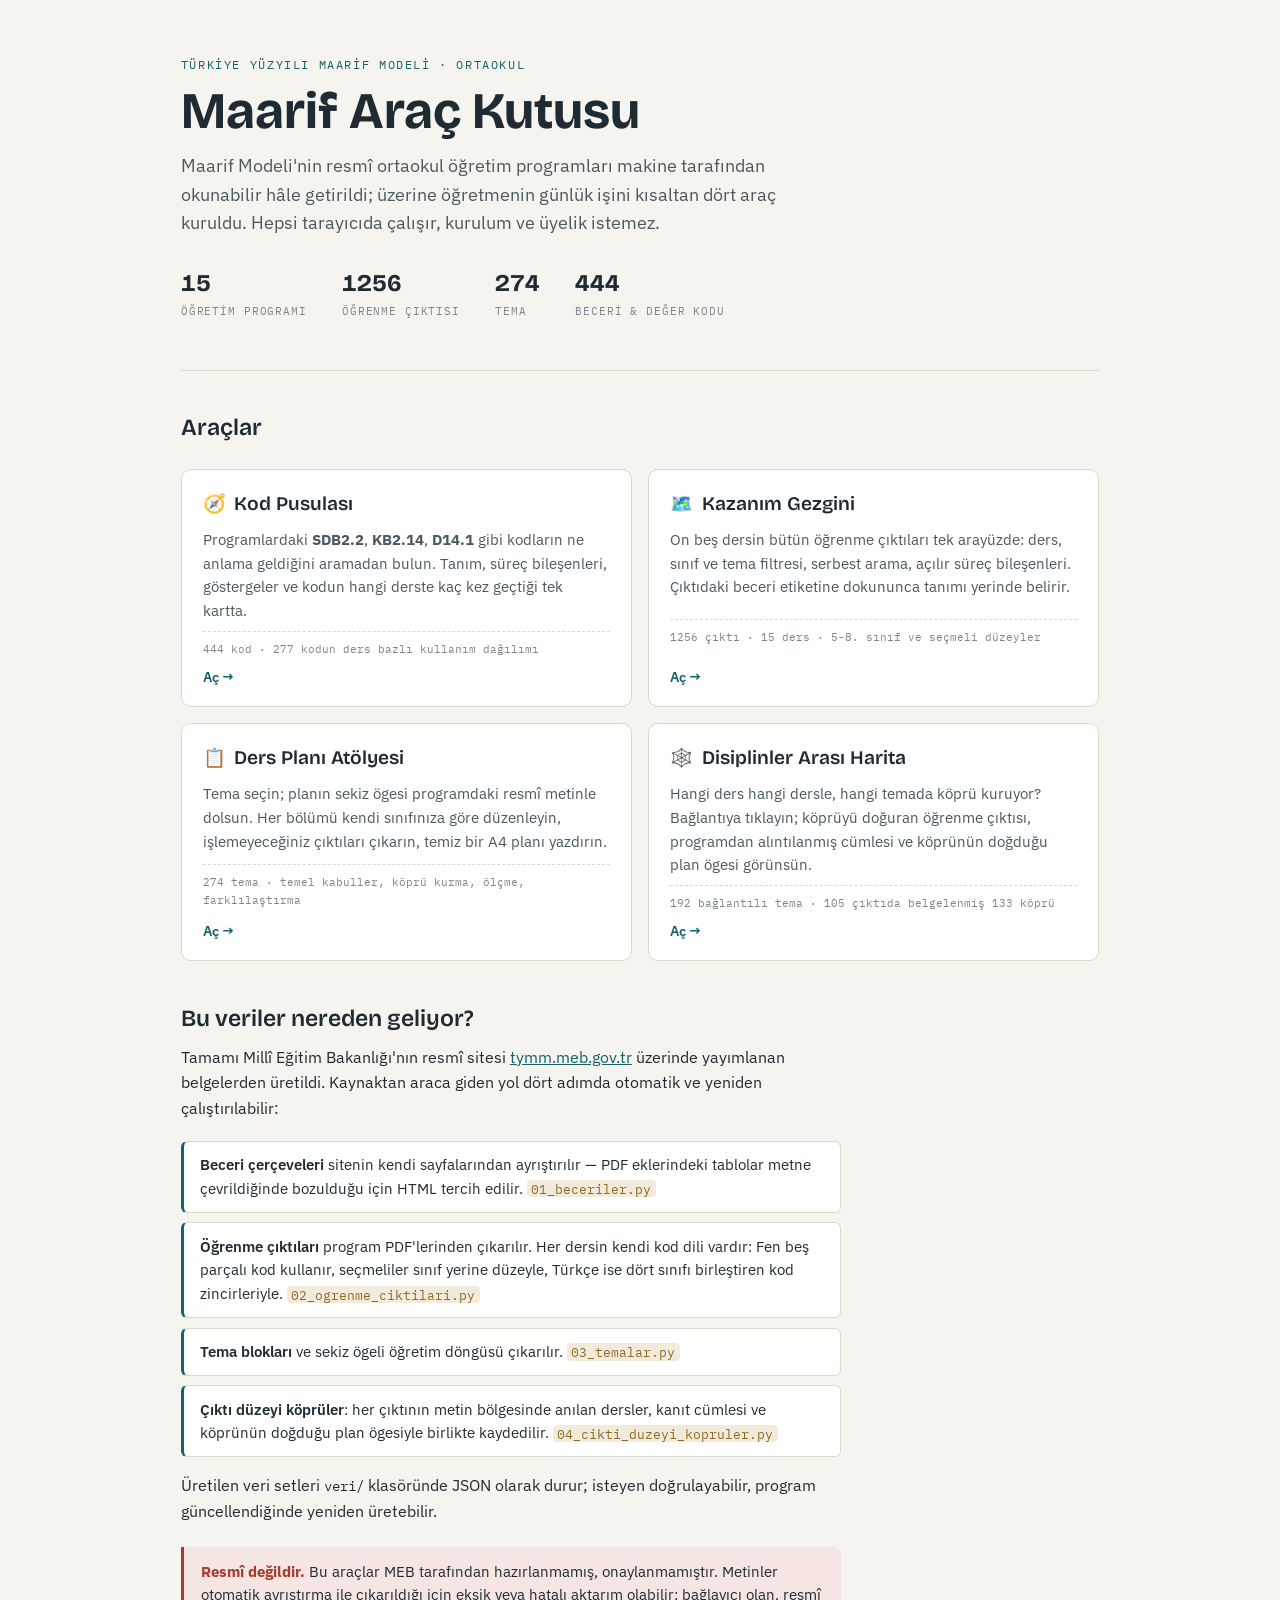
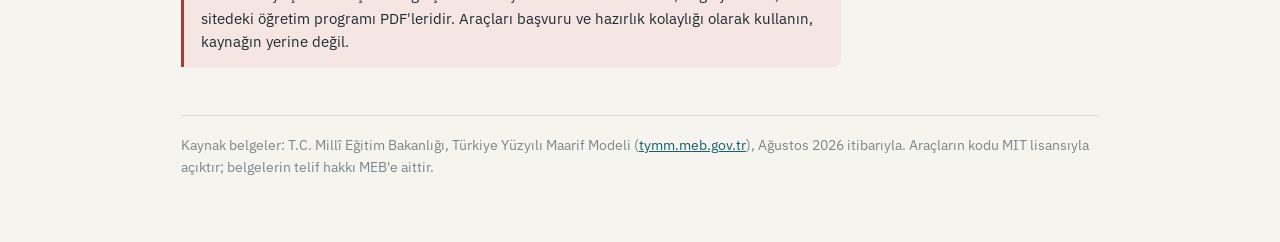
==== index.html @ 66514b94 "Add files via upload" ====
<!DOCTYPE html>
<html lang="tr">
<head>
<meta charset="utf-8">
<meta name="viewport" content="width=device-width, initial-scale=1">
<title>Maarif Araç Kutusu</title>
<meta name="description" content="Türkiye Yüzyılı Maarif Modeli ortaokul programları için dört açık kaynak öğretmen aracı: kod sözlüğü, kazanım gezgini, ders planı atölyesi ve disiplinler arası harita.">
<link rel="icon" href="data:image/svg+xml,%3Csvg%20xmlns%3D%27http%3A//www.w3.org/2000/svg%27%20viewBox%3D%270%200%20100%20100%27%3E%3Ctext%20y%3D%27.9em%27%20font-size%3D%2790%27%3E%F0%9F%A7%B0%3C/text%3E%3C/svg%3E">
<link rel="preconnect" href="https://fonts.googleapis.com">
<link rel="stylesheet" href="https://fonts.googleapis.com/css2?family=Bricolage+Grotesque:opsz,wght@12..96,400;12..96,600;12..96,700&family=IBM+Plex+Sans:ital,wght@0,400;0,500;0,600;1,400&family=IBM+Plex+Mono:wght@400;500&display=swap">
<style>
  :root {
    --paper: #F6F4EE; --surface: #FFFFFF; --ink: #1F2B33; --ink-soft: #4A5860;
    --ink-faint: #7A868D; --line: #DDD8CC; --line-soft: #E9E5DA;
    --petrol: #166069; --petrol-soft: #E3EDEE;
    --madder: #A83A2E; --madder-soft: #F5E6E3;
    --ochre: #8F6A22; --ochre-soft: #F2EBDB;
    --focus: #166069;
  }
  @media (prefers-color-scheme: dark) {
    :root:not([data-theme="light"]) {
      --paper: #131B1F; --surface: #1B252B; --ink: #E8E6DF; --ink-soft: #B4BCC0;
      --ink-faint: #7E8A90; --line: #2E3A41; --line-soft: #263138;
      --petrol: #6FC2CB; --petrol-soft: #1C3237;
      --madder: #E08A7E; --madder-soft: #3A2420;
      --ochre: #D9B26A; --ochre-soft: #332915;
      --focus: #6FC2CB;
    }
  }
  :root[data-theme="dark"] {
    --paper: #131B1F; --surface: #1B252B; --ink: #E8E6DF; --ink-soft: #B4BCC0;
    --ink-faint: #7E8A90; --line: #2E3A41; --line-soft: #263138;
    --petrol: #6FC2CB; --petrol-soft: #1C3237;
    --madder: #E08A7E; --madder-soft: #3A2420;
    --ochre: #D9B26A; --ochre-soft: #332915;
    --focus: #6FC2CB;
  }
  * { box-sizing: border-box; }
  body {
    margin: 0; background: var(--paper); color: var(--ink);
    font-family: "IBM Plex Sans", "Segoe UI", system-ui, sans-serif;
    font-size: 1rem; line-height: 1.6;
  }
  a { color: var(--petrol); }
  .wrap { max-width: 960px; margin: 0 auto; padding: 3.5rem 1.3rem 4rem; }
  .col { max-width: 66ch; }

  .eyebrow {
    font-family: "IBM Plex Mono", monospace; font-size: 0.72rem;
    letter-spacing: 0.14em; text-transform: uppercase; color: var(--petrol); margin: 0 0 0.6rem;
  }
  h1 {
    font-family: "Bricolage Grotesque", sans-serif; font-weight: 700;
    font-size: clamp(2.1rem, 5.5vw, 3.2rem); line-height: 1.08; margin: 0 0 0.8rem;
    text-wrap: balance;
  }
  .lede { font-size: 1.12rem; color: var(--ink-soft); margin: 0 0 1.6rem; }

  .sayilar { display: flex; flex-wrap: wrap; gap: 0 2.2rem; margin: 0 0 0.6rem; padding: 0; list-style: none; }
  .sayilar li { padding: 0.4rem 0; }
  .sayilar b {
    display: block; font-family: "Bricolage Grotesque", sans-serif; font-size: 1.5rem;
    font-weight: 700; line-height: 1.1; font-variant-numeric: tabular-nums;
  }
  .sayilar span { font-family: "IBM Plex Mono", monospace; font-size: 0.68rem; letter-spacing: 0.08em; text-transform: uppercase; color: var(--ink-faint); }

  hr.kural { border: 0; border-top: 1px solid var(--line); margin: 2.6rem 0 0; }

  h2 { font-family: "Bricolage Grotesque", sans-serif; font-size: 1.45rem; font-weight: 600; margin: 2.4rem 0 0.5rem; }
  p { margin: 0 0 1rem; }

  .kartlar { display: grid; grid-template-columns: repeat(auto-fit, minmax(320px, 1fr)); gap: 1rem; margin: 1.4rem 0 0; }
  .kart {
    display: flex; flex-direction: column; gap: 0.5rem; text-decoration: none; color: inherit;
    background: var(--surface); border: 1px solid var(--line); border-radius: 10px;
    padding: 1.2rem 1.3rem 1.1rem; transition: border-color 0.15s, transform 0.15s;
  }
  .kart:hover, .kart:focus-visible { border-color: var(--petrol); transform: translateY(-2px); outline: none; }
  .kart .ust { display: flex; align-items: baseline; gap: 0.55rem; }
  .kart .ikon { font-size: 1.15rem; }
  .kart h3 { font-family: "Bricolage Grotesque", sans-serif; font-size: 1.2rem; font-weight: 600; margin: 0; }
  .kart p { font-size: 0.93rem; color: var(--ink-soft); margin: 0; flex-grow: 1; }
  .kart .veri {
    font-family: "IBM Plex Mono", monospace; font-size: 0.7rem; color: var(--ink-faint);
    border-top: 1px dashed var(--line); padding-top: 0.55rem;
  }
  .kart .git { font-size: 0.85rem; color: var(--petrol); font-weight: 600; }

  .akis { display: grid; gap: 0.6rem; margin: 1.2rem 0 0; padding: 0; list-style: none; counter-reset: adim; }
  .akis li {
    background: var(--surface); border: 1px solid var(--line); border-left: 3px solid var(--petrol);
    border-radius: 6px; padding: 0.7rem 1rem; font-size: 0.93rem;
  }
  .akis li b { font-weight: 600; }
  .akis li code { font-family: "IBM Plex Mono", monospace; font-size: 0.85em; background: var(--ochre-soft); color: var(--ochre); border-radius: 4px; padding: 0.05em 0.35em; }

  .uyari {
    background: var(--madder-soft); border-left: 3px solid var(--madder);
    border-radius: 0 8px 8px 0; padding: 0.8rem 1.1rem; margin: 1.4rem 0 0; font-size: 0.92rem;
  }
  .uyari b { color: var(--madder); }

  footer { margin-top: 3rem; padding-top: 1.2rem; border-top: 1px solid var(--line); font-size: 0.85rem; color: var(--ink-faint); }
  @media (prefers-reduced-motion: reduce) { * { transition: none !important; } .kart:hover { transform: none; } }
</style>
</head>
<body>
<div class="wrap">
  <header>
    <p class="eyebrow">Türkiye Yüzyılı Maarif Modeli · Ortaokul</p>
    <h1>Maarif Araç Kutusu</h1>
    <div class="col">
      <p class="lede">Maarif Modeli'nin resmî ortaokul öğretim programları makine tarafından okunabilir hâle getirildi; üzerine öğretmenin günlük işini kısaltan dört araç kuruldu. Hepsi tarayıcıda çalışır, kurulum ve üyelik istemez.</p>
    </div>
    <ul class="sayilar">
      <li><b>15</b><span>öğretim programı</span></li>
      <li><b>1256</b><span>öğrenme çıktısı</span></li>
      <li><b>274</b><span>tema</span></li>
      <li><b>444</b><span>beceri &amp; değer kodu</span></li>
    </ul>
  </header>

  <hr class="kural">

  <section>
    <h2>Araçlar</h2>
    <div class="kartlar">

      <a class="kart" href="./araclar/kod-pusulasi.html">
        <div class="ust"><span class="ikon">🧭</span><h3>Kod Pusulası</h3></div>
        <p>Programlardaki <b>SDB2.2</b>, <b>KB2.14</b>, <b>D14.1</b> gibi kodların ne anlama geldiğini aramadan bulun. Tanım, süreç bileşenleri, göstergeler ve kodun hangi derste kaç kez geçtiği tek kartta.</p>
        <p class="veri">444 kod · 277 kodun ders bazlı kullanım dağılımı</p>
        <span class="git">Aç →</span>
      </a>

      <a class="kart" href="./araclar/kazanim-gezgini.html">
        <div class="ust"><span class="ikon">🗺️</span><h3>Kazanım Gezgini</h3></div>
        <p>On beş dersin bütün öğrenme çıktıları tek arayüzde: ders, sınıf ve tema filtresi, serbest arama, açılır süreç bileşenleri. Çıktıdaki beceri etiketine dokununca tanımı yerinde belirir.</p>
        <p class="veri">1256 çıktı · 15 ders · 5-8. sınıf ve seçmeli düzeyler</p>
        <span class="git">Aç →</span>
      </a>

      <a class="kart" href="./araclar/ders-plani.html">
        <div class="ust"><span class="ikon">📋</span><h3>Ders Planı Atölyesi</h3></div>
        <p>Tema seçin; planın sekiz ögesi programdaki resmî metinle dolsun. Her bölümü kendi sınıfınıza göre düzenleyin, işlemeyeceğiniz çıktıları çıkarın, temiz bir A4 planı yazdırın.</p>
        <p class="veri">274 tema · temel kabuller, köprü kurma, ölçme, farklılaştırma</p>
        <span class="git">Aç →</span>
      </a>

      <a class="kart" href="./araclar/disiplinler-haritasi.html">
        <div class="ust"><span class="ikon">🕸️</span><h3>Disiplinler Arası Harita</h3></div>
        <p>Hangi ders hangi dersle, hangi temada köprü kuruyor? Bağlantıya tıklayın; köprüyü doğuran öğrenme çıktısı, programdan alıntılanmış cümlesi ve köprünün doğduğu plan ögesi görünsün.</p>
        <p class="veri">192 bağlantılı tema · 105 çıktıda belgelenmiş 133 köprü</p>
        <span class="git">Aç →</span>
      </a>

    </div>
  </section>

  <section class="col">
    <h2>Bu veriler nereden geliyor?</h2>
    <p>Tamamı Millî Eğitim Bakanlığı'nın resmî sitesi <a href="https://tymm.meb.gov.tr">tymm.meb.gov.tr</a> üzerinde yayımlanan belgelerden üretildi. Kaynaktan araca giden yol dört adımda otomatik ve yeniden çalıştırılabilir:</p>
    <ol class="akis">
      <li><b>Beceri çerçeveleri</b> sitenin kendi sayfalarından ayrıştırılır — PDF eklerindeki tablolar metne çevrildiğinde bozulduğu için HTML tercih edilir. <code>01_beceriler.py</code></li>
      <li><b>Öğrenme çıktıları</b> program PDF'lerinden çıkarılır. Her dersin kendi kod dili vardır: Fen beş parçalı kod kullanır, seçmeliler sınıf yerine düzeyle, Türkçe ise dört sınıfı birleştiren kod zincirleriyle. <code>02_ogrenme_ciktilari.py</code></li>
      <li><b>Tema blokları</b> ve sekiz ögeli öğretim döngüsü çıkarılır. <code>03_temalar.py</code></li>
      <li><b>Çıktı düzeyi köprüler</b>: her çıktının metin bölgesinde anılan dersler, kanıt cümlesi ve köprünün doğduğu plan ögesiyle birlikte kaydedilir. <code>04_cikti_duzeyi_kopruler.py</code></li>
    </ol>
    <p style="margin-top:1rem">Üretilen veri setleri <code style="font-family:'IBM Plex Mono',monospace;font-size:0.85em">veri/</code> klasöründe JSON olarak durur; isteyen doğrulayabilir, program güncellendiğinde yeniden üretebilir.</p>

    <div class="uyari">
      <b>Resmî değildir.</b> Bu araçlar MEB tarafından hazırlanmamış, onaylanmamıştır. Metinler otomatik ayrıştırma ile çıkarıldığı için eksik veya hatalı aktarım olabilir; bağlayıcı olan, resmî sitedeki öğretim programı PDF'leridir. Araçları başvuru ve hazırlık kolaylığı olarak kullanın, kaynağın yerine değil.
    </div>
  </section>

  <footer>
    Kaynak belgeler: T.C. Millî Eğitim Bakanlığı, Türkiye Yüzyılı Maarif Modeli (<a href="https://tymm.meb.gov.tr">tymm.meb.gov.tr</a>), Ağustos 2026 itibarıyla.
    Araçların kodu MIT lisansıyla açıktır; belgelerin telif hakkı MEB'e aittir.
  </footer>
</div>
</body>
</html>
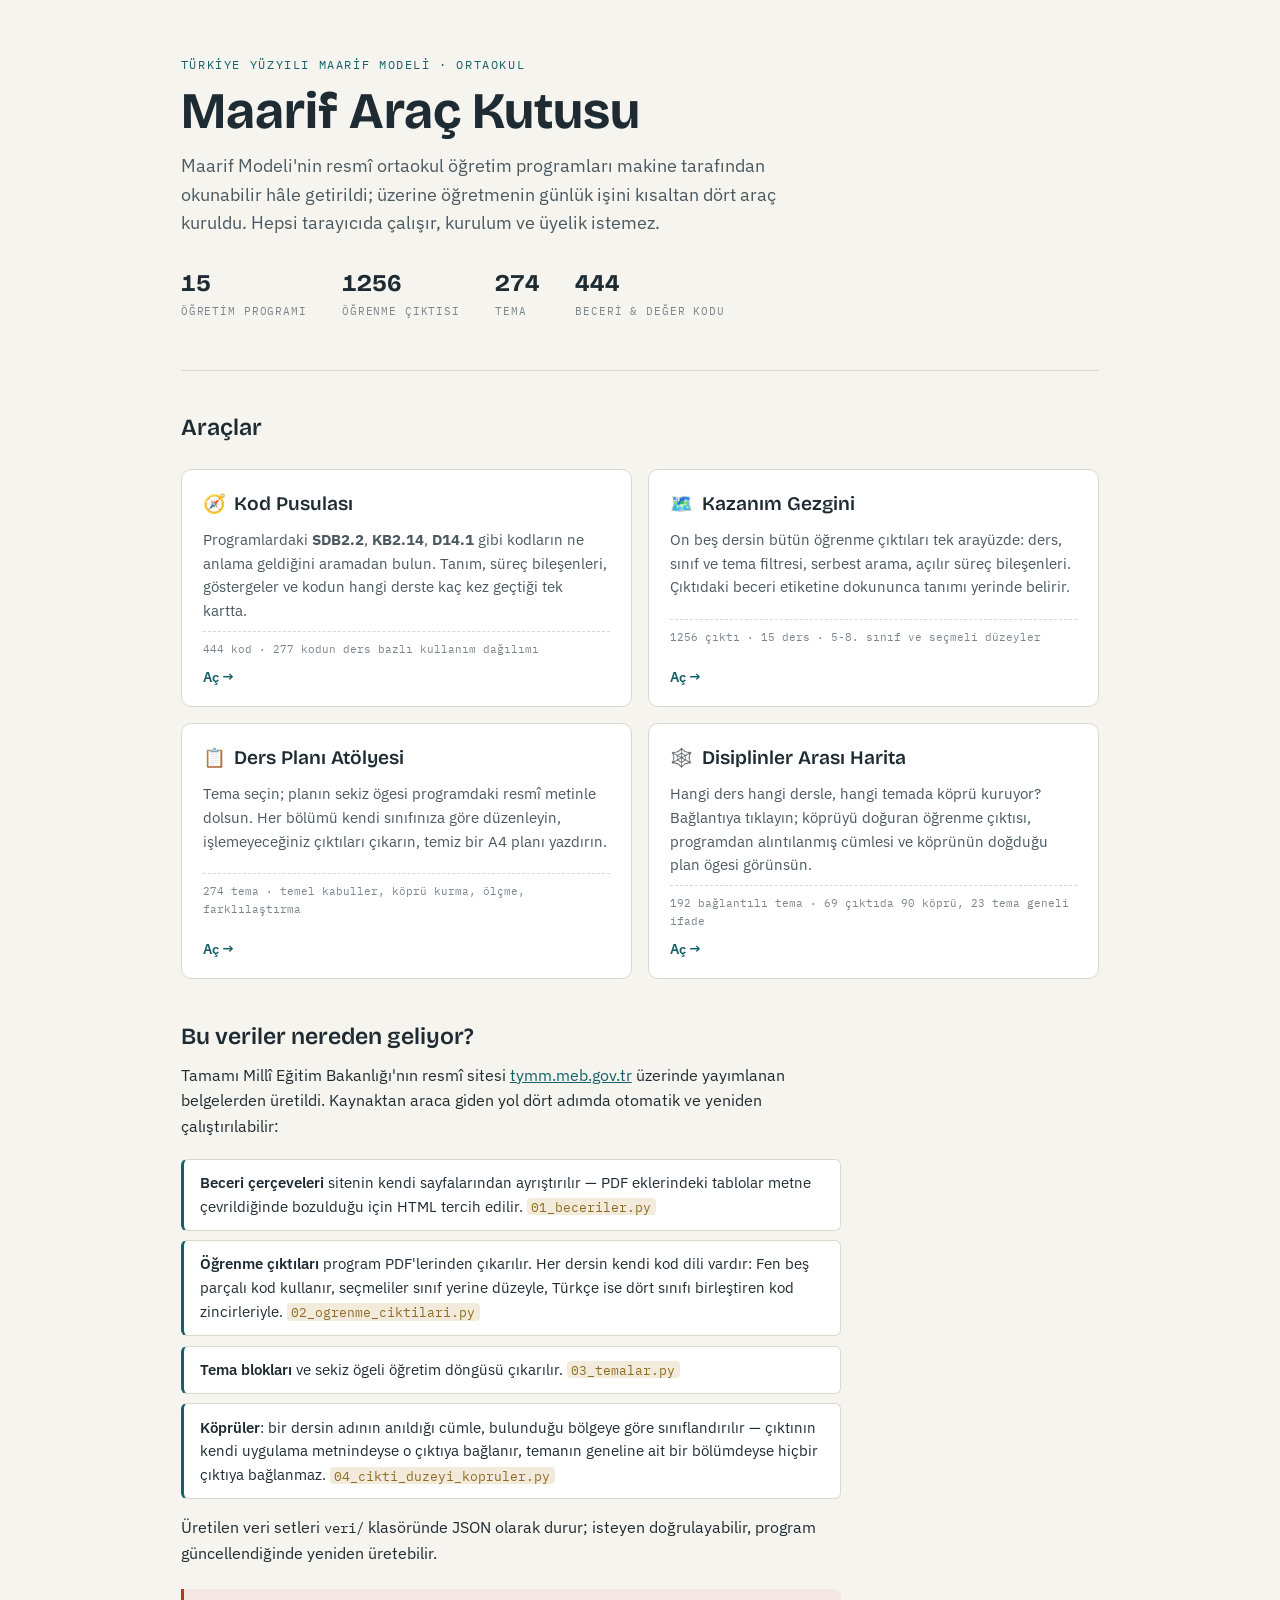
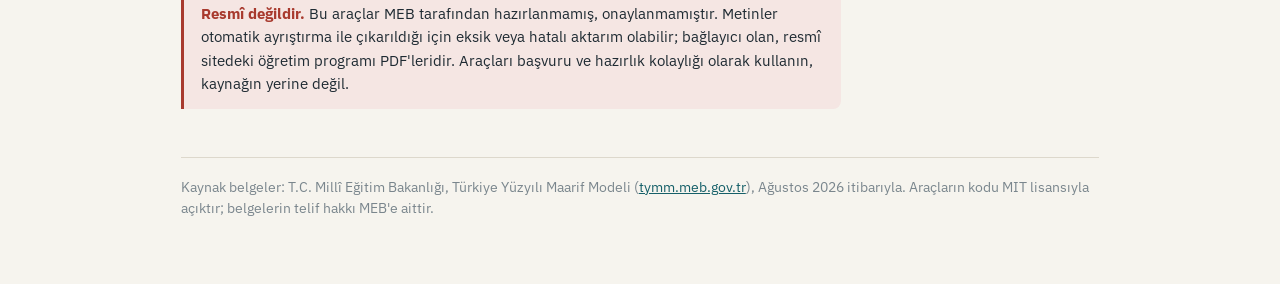
==== commit cf9fd620: "Add files via upload" ====
--- a/index.html
+++ b/index.html
@@ -150,7 +150,7 @@
       <a class="kart" href="./araclar/disiplinler-haritasi.html">
         <div class="ust"><span class="ikon">🕸️</span><h3>Disiplinler Arası Harita</h3></div>
         <p>Hangi ders hangi dersle, hangi temada köprü kuruyor? Bağlantıya tıklayın; köprüyü doğuran öğrenme çıktısı, programdan alıntılanmış cümlesi ve köprünün doğduğu plan ögesi görünsün.</p>
-        <p class="veri">192 bağlantılı tema · 105 çıktıda belgelenmiş 133 köprü</p>
+        <p class="veri">192 bağlantılı tema · 69 çıktıda 90 köprü, 23 tema geneli ifade</p>
         <span class="git">Aç →</span>
       </a>
 
@@ -164,7 +164,7 @@
       <li><b>Beceri çerçeveleri</b> sitenin kendi sayfalarından ayrıştırılır — PDF eklerindeki tablolar metne çevrildiğinde bozulduğu için HTML tercih edilir. <code>01_beceriler.py</code></li>
       <li><b>Öğrenme çıktıları</b> program PDF'lerinden çıkarılır. Her dersin kendi kod dili vardır: Fen beş parçalı kod kullanır, seçmeliler sınıf yerine düzeyle, Türkçe ise dört sınıfı birleştiren kod zincirleriyle. <code>02_ogrenme_ciktilari.py</code></li>
       <li><b>Tema blokları</b> ve sekiz ögeli öğretim döngüsü çıkarılır. <code>03_temalar.py</code></li>
-      <li><b>Çıktı düzeyi köprüler</b>: her çıktının metin bölgesinde anılan dersler, kanıt cümlesi ve köprünün doğduğu plan ögesiyle birlikte kaydedilir. <code>04_cikti_duzeyi_kopruler.py</code></li>
+      <li><b>Köprüler</b>: bir dersin adının anıldığı cümle, bulunduğu bölgeye göre sınıflandırılır — çıktının kendi uygulama metnindeyse o çıktıya bağlanır, temanın geneline ait bir bölümdeyse hiçbir çıktıya bağlanmaz. <code>04_cikti_duzeyi_kopruler.py</code></li>
     </ol>
     <p style="margin-top:1rem">Üretilen veri setleri <code style="font-family:'IBM Plex Mono',monospace;font-size:0.85em">veri/</code> klasöründe JSON olarak durur; isteyen doğrulayabilir, program güncellendiğinde yeniden üretebilir.</p>
 
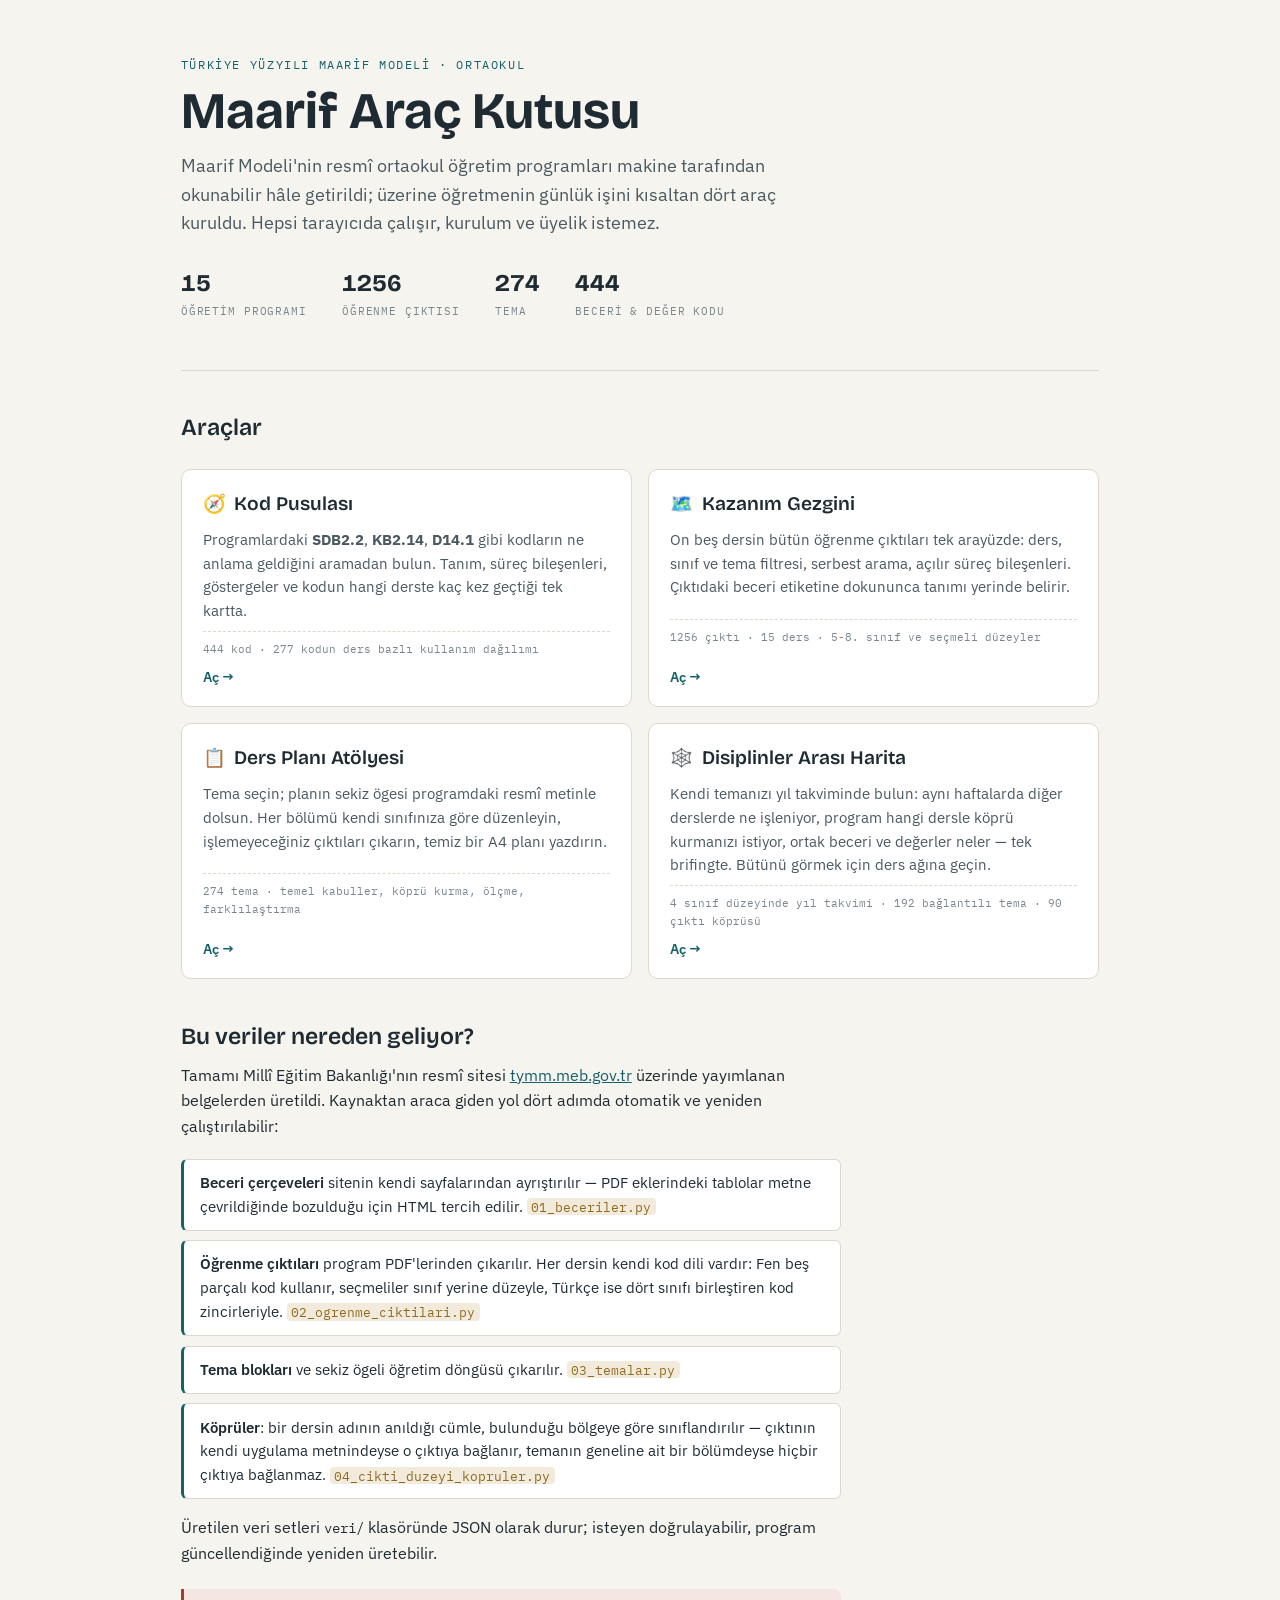
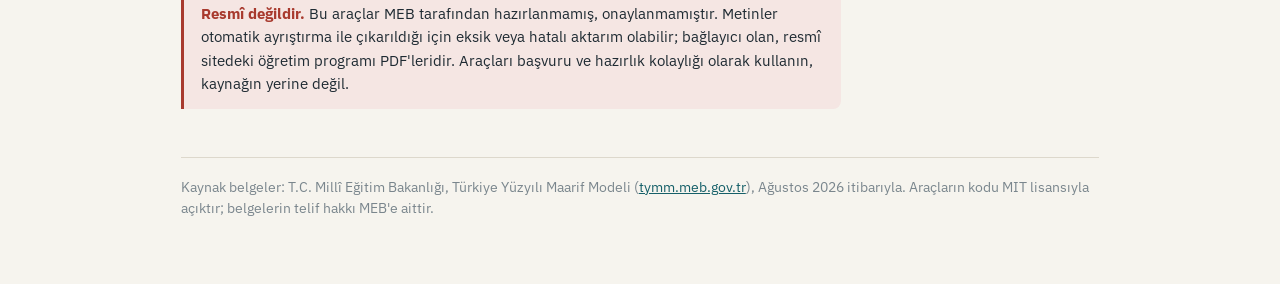
==== commit 28f71875: "Add files via upload" ====
--- a/index.html
+++ b/index.html
@@ -149,8 +149,8 @@
 
       <a class="kart" href="./araclar/disiplinler-haritasi.html">
         <div class="ust"><span class="ikon">🕸️</span><h3>Disiplinler Arası Harita</h3></div>
-        <p>Hangi ders hangi dersle, hangi temada köprü kuruyor? Bağlantıya tıklayın; köprüyü doğuran öğrenme çıktısı, programdan alıntılanmış cümlesi ve köprünün doğduğu plan ögesi görünsün.</p>
-        <p class="veri">192 bağlantılı tema · 69 çıktıda 90 köprü, 23 tema geneli ifade</p>
+        <p>Kendi temanızı yıl takviminde bulun: aynı haftalarda diğer derslerde ne işleniyor, program hangi dersle köprü kurmanızı istiyor, ortak beceri ve değerler neler — tek brifingte. Bütünü görmek için ders ağına geçin.</p>
+        <p class="veri">4 sınıf düzeyinde yıl takvimi · 192 bağlantılı tema · 90 çıktı köprüsü</p>
         <span class="git">Aç →</span>
       </a>
 
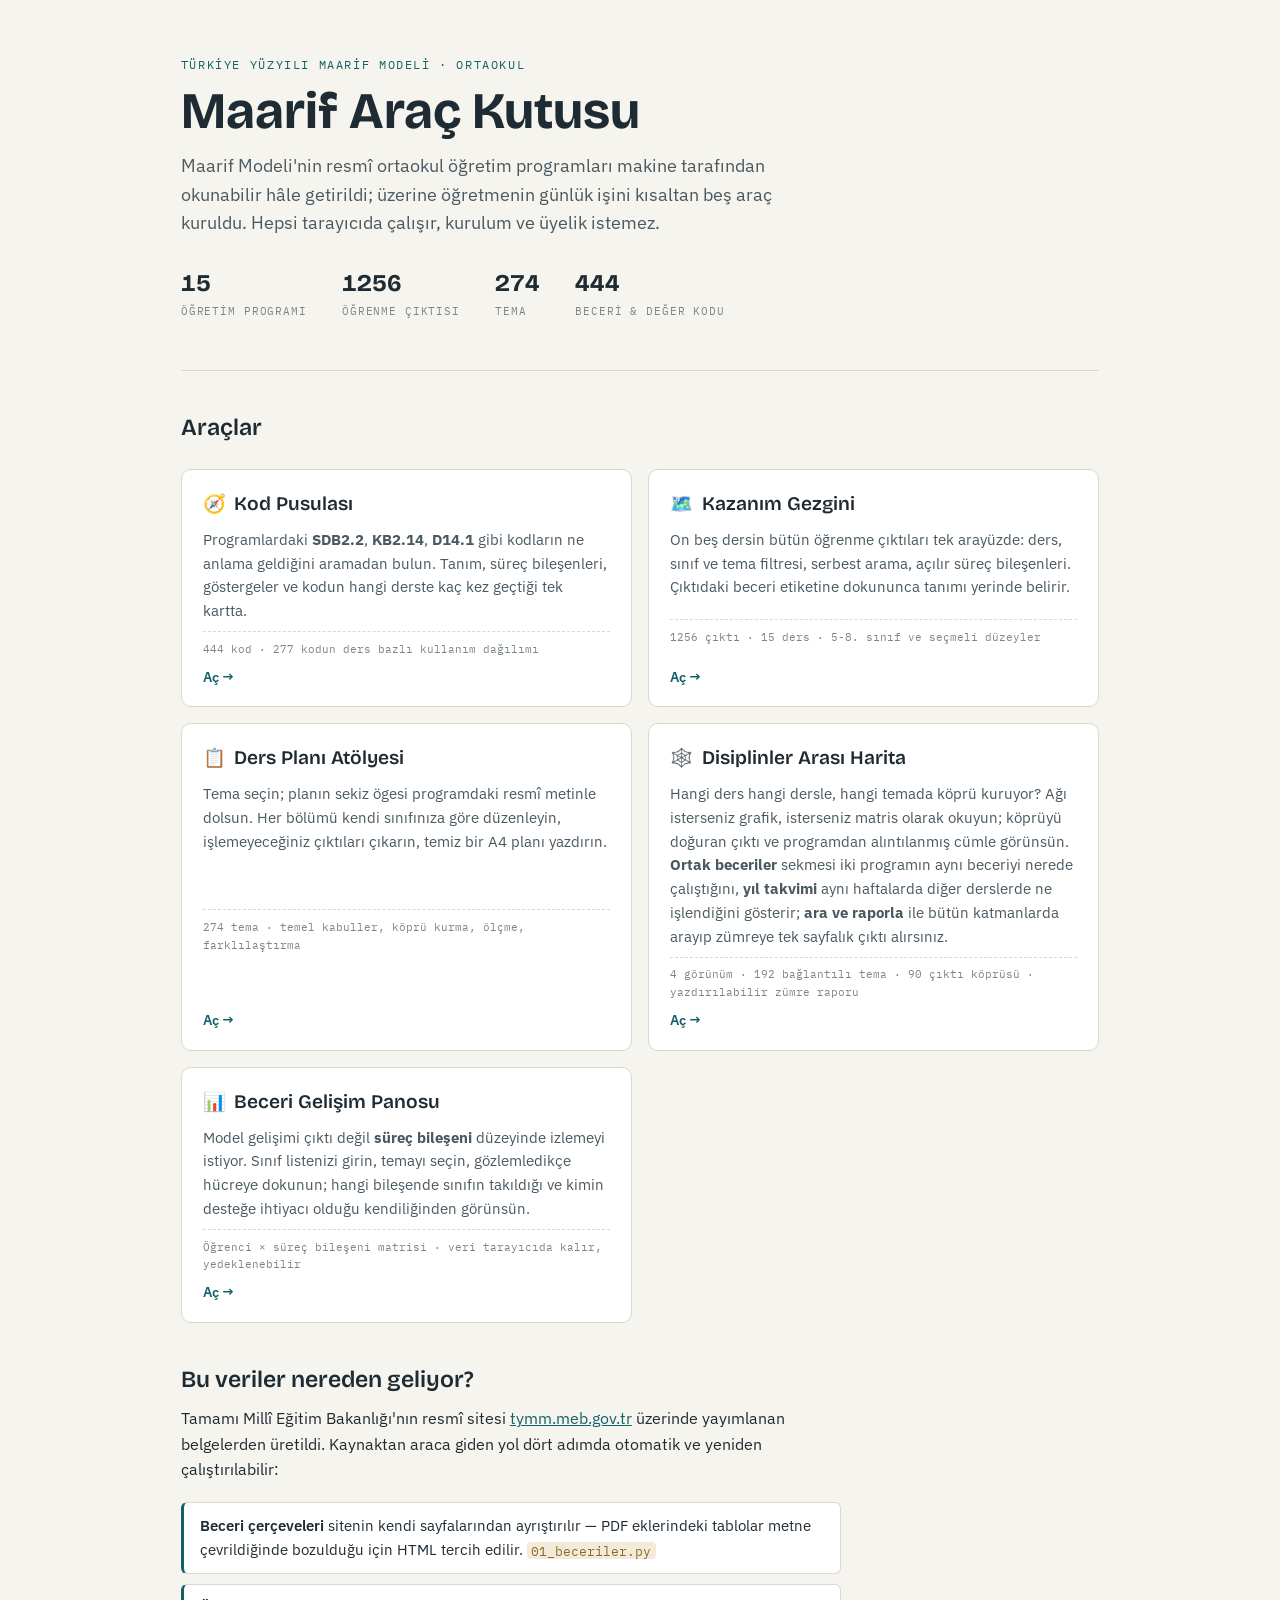
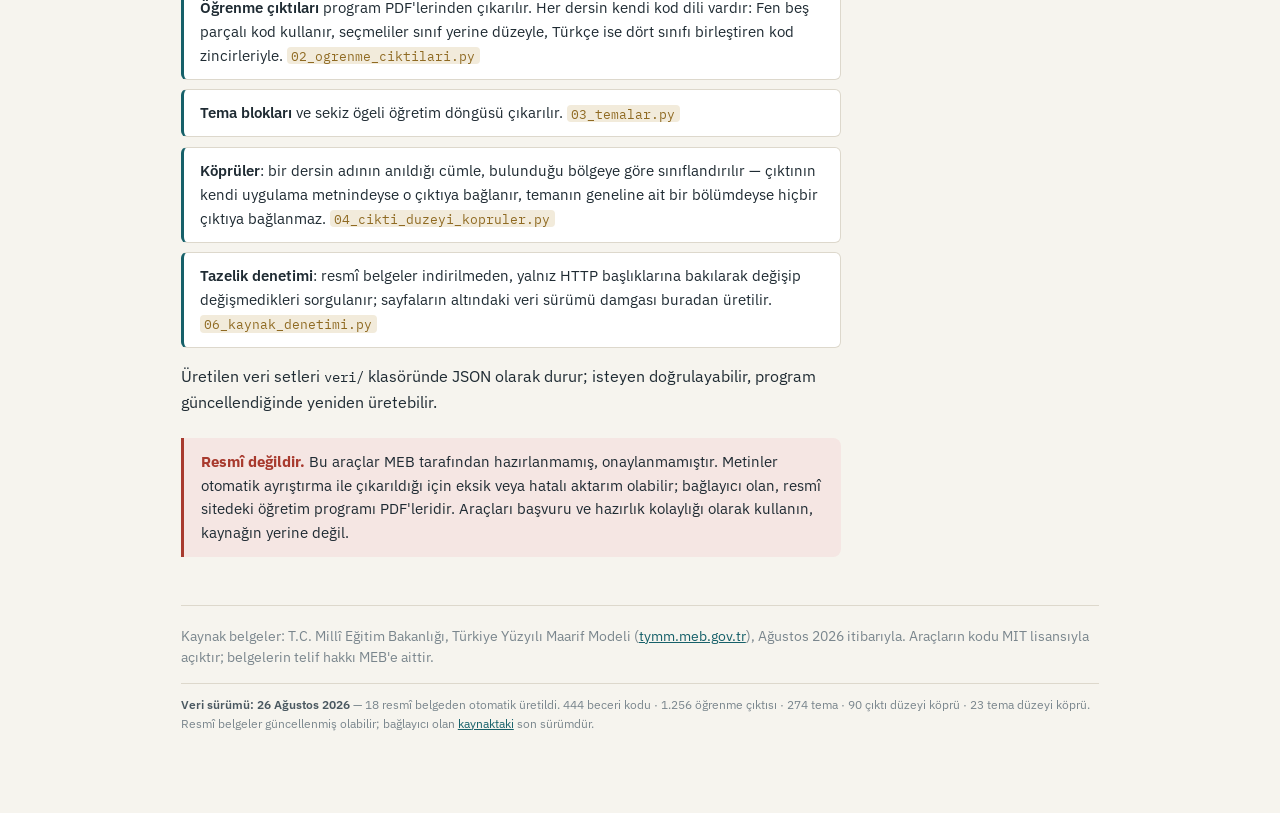
==== commit 967a71df: "Add files via upload" ====
--- a/index.html
+++ b/index.html
@@ -101,6 +101,8 @@
   .uyari b { color: var(--madder); }
 
   footer { margin-top: 3rem; padding-top: 1.2rem; border-top: 1px solid var(--line); font-size: 0.85rem; color: var(--ink-faint); }
+  .veri-damgasi { margin-top: 0.9rem; padding-top: 0.7rem; border-top: 1px solid var(--line); font-size: 0.74rem; line-height: 1.6; color: var(--ink-faint); }
+  .veri-damgasi b { color: var(--ink-soft); font-weight: 600; }
   @media (prefers-reduced-motion: reduce) { * { transition: none !important; } .kart:hover { transform: none; } }
 </style>
 </head>
@@ -110,7 +112,7 @@
     <p class="eyebrow">Türkiye Yüzyılı Maarif Modeli · Ortaokul</p>
     <h1>Maarif Araç Kutusu</h1>
     <div class="col">
-      <p class="lede">Maarif Modeli'nin resmî ortaokul öğretim programları makine tarafından okunabilir hâle getirildi; üzerine öğretmenin günlük işini kısaltan dört araç kuruldu. Hepsi tarayıcıda çalışır, kurulum ve üyelik istemez.</p>
+      <p class="lede">Maarif Modeli'nin resmî ortaokul öğretim programları makine tarafından okunabilir hâle getirildi; üzerine öğretmenin günlük işini kısaltan beş araç kuruldu. Hepsi tarayıcıda çalışır, kurulum ve üyelik istemez.</p>
     </div>
     <ul class="sayilar">
       <li><b>15</b><span>öğretim programı</span></li>
@@ -149,8 +151,15 @@
 
       <a class="kart" href="./araclar/disiplinler-haritasi.html">
         <div class="ust"><span class="ikon">🕸️</span><h3>Disiplinler Arası Harita</h3></div>
-        <p>Kendi temanızı yıl takviminde bulun: aynı haftalarda diğer derslerde ne işleniyor, program hangi dersle köprü kurmanızı istiyor, ortak beceri ve değerler neler — tek brifingte. Bütünü görmek için ders ağına geçin.</p>
-        <p class="veri">4 sınıf düzeyinde yıl takvimi · 192 bağlantılı tema · 90 çıktı köprüsü</p>
+        <p>Hangi ders hangi dersle, hangi temada köprü kuruyor? Ağı isterseniz grafik, isterseniz matris olarak okuyun; köprüyü doğuran çıktı ve programdan alıntılanmış cümle görünsün. <b>Ortak beceriler</b> sekmesi iki programın aynı beceriyi nerede çalıştığını, <b>yıl takvimi</b> aynı haftalarda diğer derslerde ne işlendiğini gösterir; <b>ara ve raporla</b> ile bütün katmanlarda arayıp zümreye tek sayfalık çıktı alırsınız.</p>
+        <p class="veri">4 görünüm · 192 bağlantılı tema · 90 çıktı köprüsü · yazdırılabilir zümre raporu</p>
+        <span class="git">Aç →</span>
+      </a>
+
+      <a class="kart" href="./araclar/beceri-panosu.html">
+        <div class="ust"><span class="ikon">📊</span><h3>Beceri Gelişim Panosu</h3></div>
+        <p>Model gelişimi çıktı değil <b>süreç bileşeni</b> düzeyinde izlemeyi istiyor. Sınıf listenizi girin, temayı seçin, gözlemledikçe hücreye dokunun; hangi bileşende sınıfın takıldığı ve kimin desteğe ihtiyacı olduğu kendiliğinden görünsün.</p>
+        <p class="veri">Öğrenci × süreç bileşeni matrisi · veri tarayıcıda kalır, yedeklenebilir</p>
         <span class="git">Aç →</span>
       </a>
 
@@ -165,6 +174,7 @@
       <li><b>Öğrenme çıktıları</b> program PDF'lerinden çıkarılır. Her dersin kendi kod dili vardır: Fen beş parçalı kod kullanır, seçmeliler sınıf yerine düzeyle, Türkçe ise dört sınıfı birleştiren kod zincirleriyle. <code>02_ogrenme_ciktilari.py</code></li>
       <li><b>Tema blokları</b> ve sekiz ögeli öğretim döngüsü çıkarılır. <code>03_temalar.py</code></li>
       <li><b>Köprüler</b>: bir dersin adının anıldığı cümle, bulunduğu bölgeye göre sınıflandırılır — çıktının kendi uygulama metnindeyse o çıktıya bağlanır, temanın geneline ait bir bölümdeyse hiçbir çıktıya bağlanmaz. <code>04_cikti_duzeyi_kopruler.py</code></li>
+      <li><b>Tazelik denetimi</b>: resmî belgeler indirilmeden, yalnız HTTP başlıklarına bakılarak değişip değişmedikleri sorgulanır; sayfaların altındaki veri sürümü damgası buradan üretilir. <code>06_kaynak_denetimi.py</code></li>
     </ol>
     <p style="margin-top:1rem">Üretilen veri setleri <code style="font-family:'IBM Plex Mono',monospace;font-size:0.85em">veri/</code> klasöründe JSON olarak durur; isteyen doğrulayabilir, program güncellendiğinde yeniden üretebilir.</p>
 
@@ -176,6 +186,7 @@
   <footer>
     Kaynak belgeler: T.C. Millî Eğitim Bakanlığı, Türkiye Yüzyılı Maarif Modeli (<a href="https://tymm.meb.gov.tr">tymm.meb.gov.tr</a>), Ağustos 2026 itibarıyla.
     Araçların kodu MIT lisansıyla açıktır; belgelerin telif hakkı MEB'e aittir.
+    <!--DAMGA--><p class="veri-damgasi"><b>Veri sürümü: 26 Ağustos 2026</b> — 18 resmî belgeden otomatik üretildi. 444 beceri kodu · 1.256 öğrenme çıktısı · 274 tema · 90 çıktı düzeyi köprü · 23 tema düzeyi köprü. Resmî belgeler güncellenmiş olabilir; bağlayıcı olan <a href="https://tymm.meb.gov.tr">kaynaktaki</a> son sürümdür.</p><!--/DAMGA-->
   </footer>
 </div>
 </body>
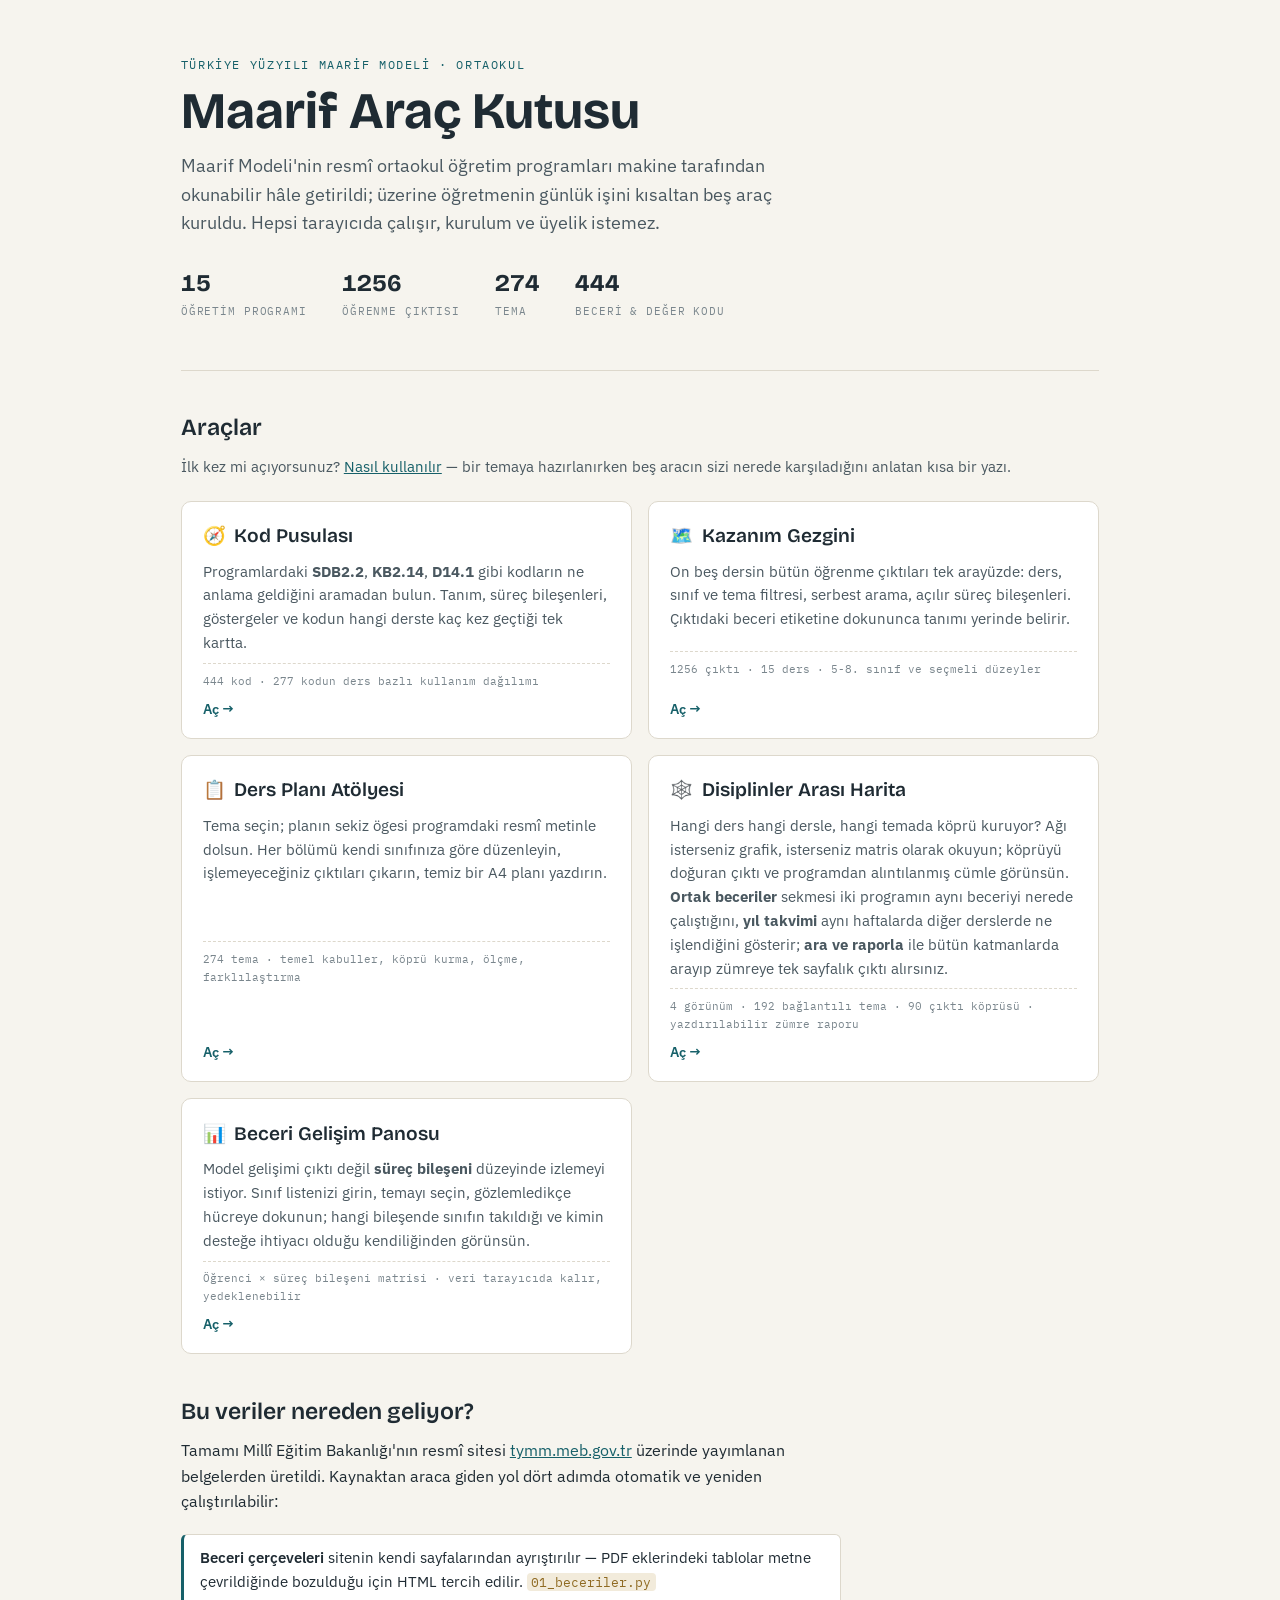
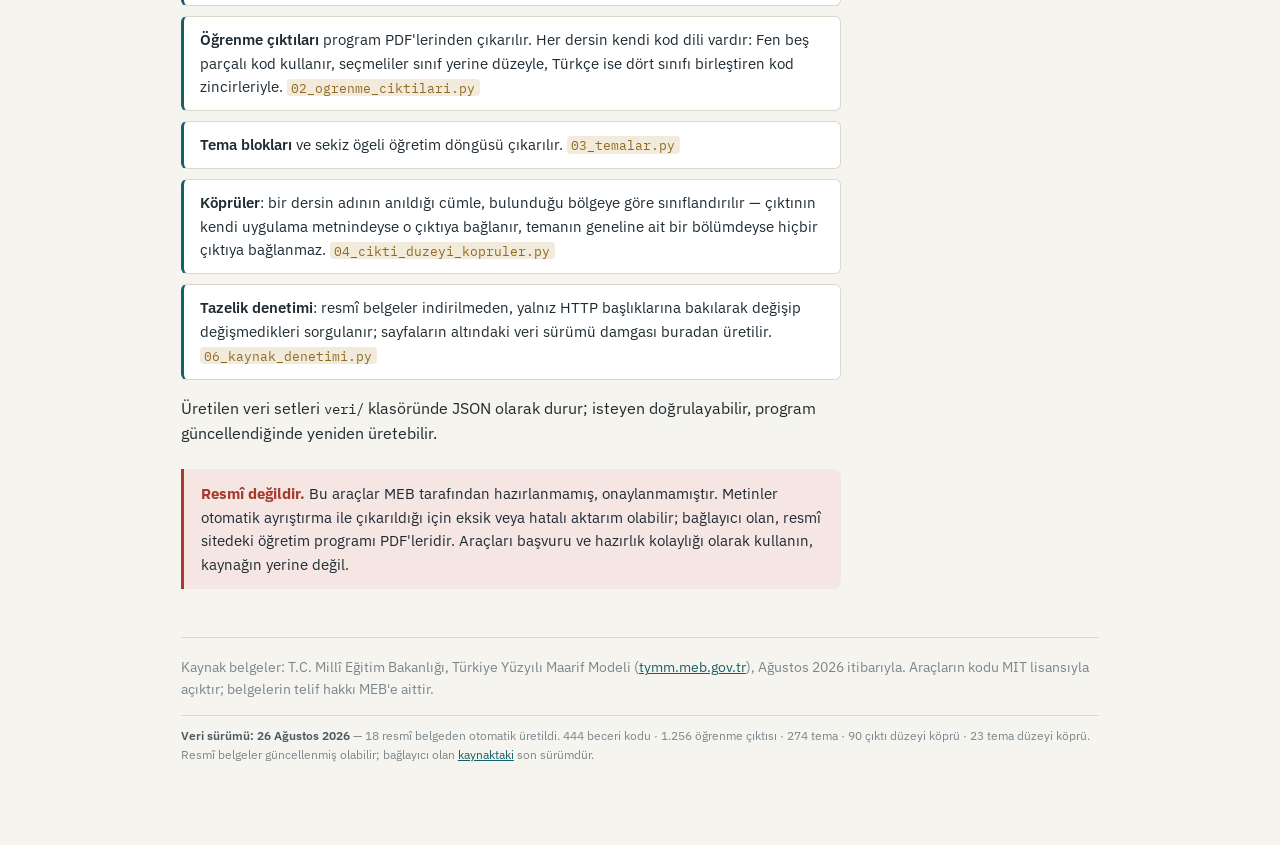
==== commit 653b6cca: "Add files via upload" ====
--- a/index.html
+++ b/index.html
@@ -126,6 +126,7 @@
 
   <section>
     <h2>Araçlar</h2>
+    <p style="font-size:0.93rem;color:var(--ink-soft);margin:0 0 0.2rem">İlk kez mi açıyorsunuz? <a href="./kullanim.html">Nasıl kullanılır</a> — bir temaya hazırlanırken beş aracın sizi nerede karşıladığını anlatan kısa bir yazı.</p>
     <div class="kartlar">
 
       <a class="kart" href="./araclar/kod-pusulasi.html">
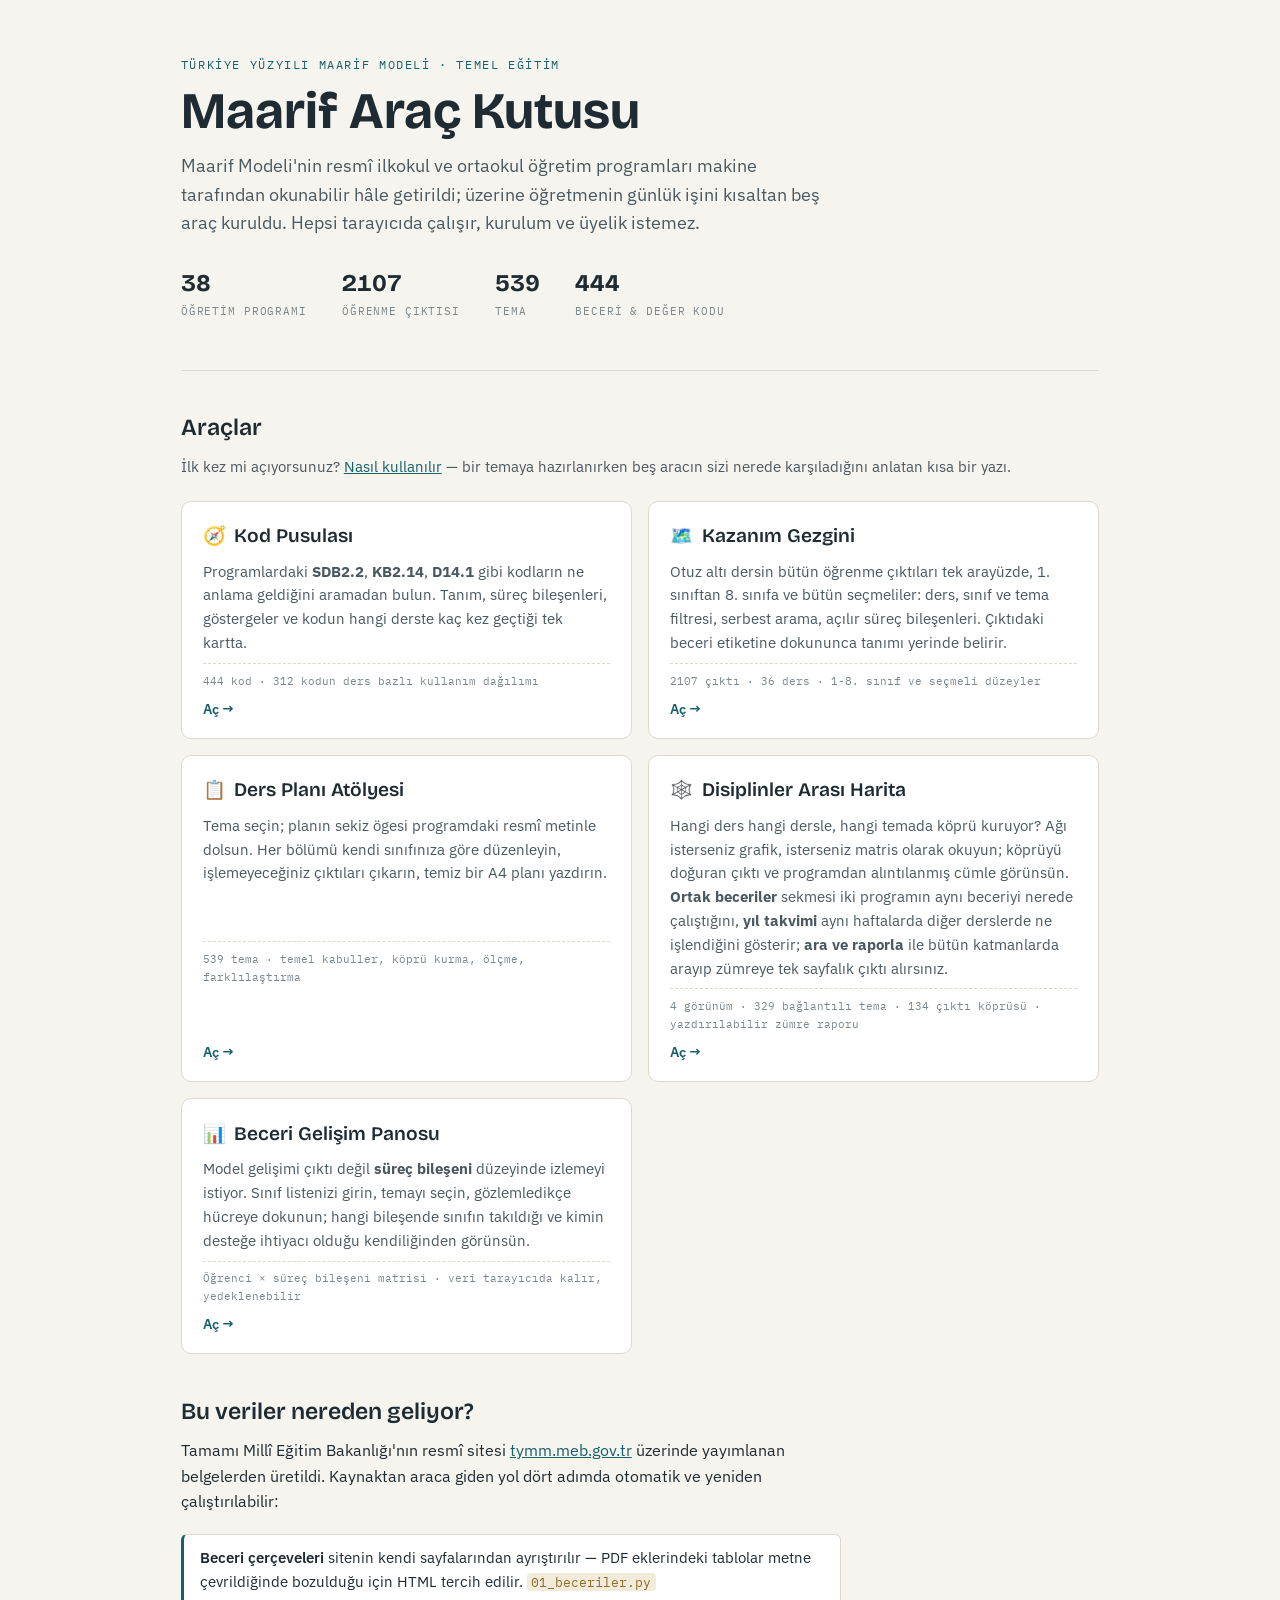
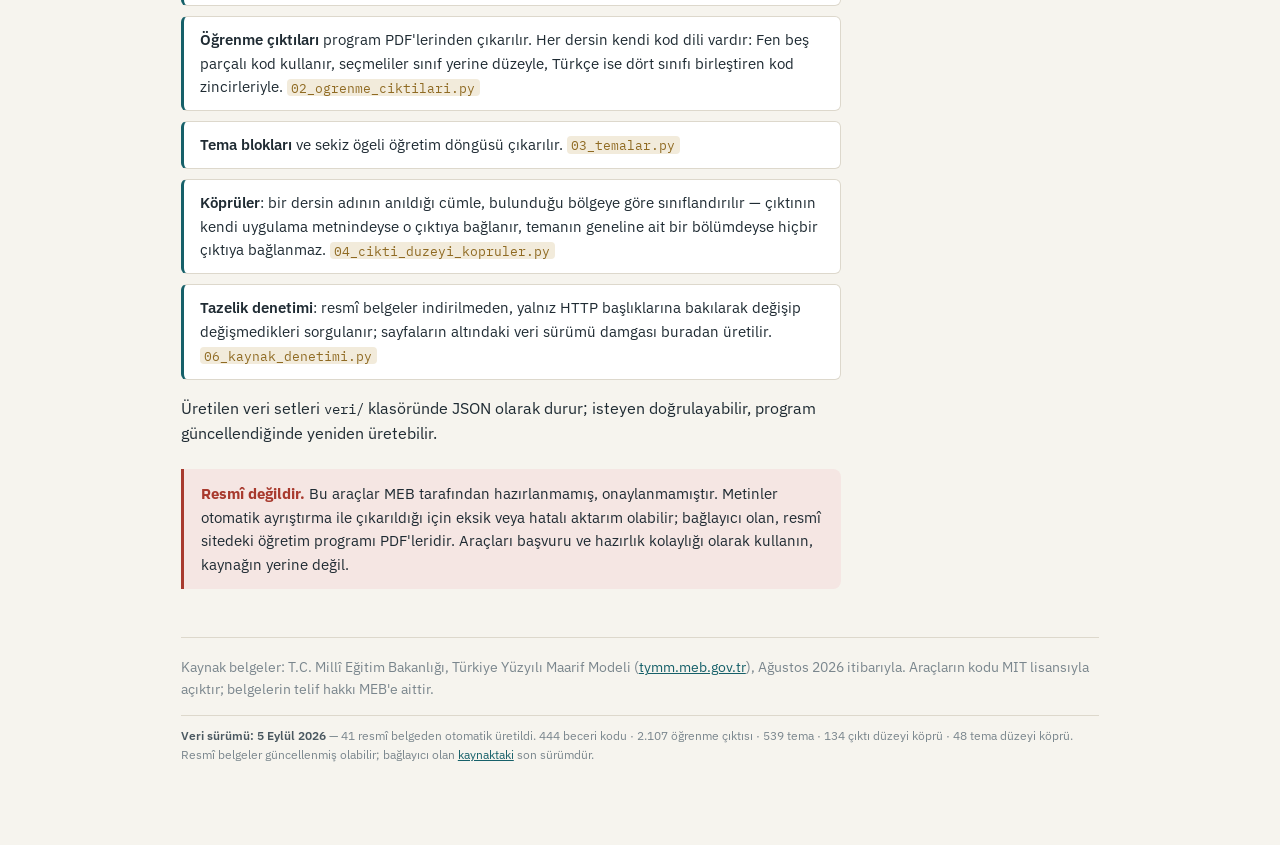
==== commit 7663109b: "Add files via upload" ====
--- a/index.html
+++ b/index.html
@@ -4,7 +4,7 @@
 <meta charset="utf-8">
 <meta name="viewport" content="width=device-width, initial-scale=1">
 <title>Maarif Araç Kutusu</title>
-<meta name="description" content="Türkiye Yüzyılı Maarif Modeli ortaokul programları için dört açık kaynak öğretmen aracı: kod sözlüğü, kazanım gezgini, ders planı atölyesi ve disiplinler arası harita.">
+<meta name="description" content="Türkiye Yüzyılı Maarif Modeli temel eğitim (1-8) programları için beş açık kaynak öğretmen aracı: kod sözlüğü, kazanım gezgini, ders planı atölyesi ve disiplinler arası harita.">
 <link rel="icon" href="data:image/svg+xml,%3Csvg%20xmlns%3D%27http%3A//www.w3.org/2000/svg%27%20viewBox%3D%270%200%20100%20100%27%3E%3Ctext%20y%3D%27.9em%27%20font-size%3D%2790%27%3E%F0%9F%A7%B0%3C/text%3E%3C/svg%3E">
 <link rel="preconnect" href="https://fonts.googleapis.com">
 <link rel="stylesheet" href="https://fonts.googleapis.com/css2?family=Bricolage+Grotesque:opsz,wght@12..96,400;12..96,600;12..96,700&family=IBM+Plex+Sans:ital,wght@0,400;0,500;0,600;1,400&family=IBM+Plex+Mono:wght@400;500&display=swap">
@@ -109,15 +109,15 @@
 <body>
 <div class="wrap">
   <header>
-    <p class="eyebrow">Türkiye Yüzyılı Maarif Modeli · Ortaokul</p>
+    <p class="eyebrow">Türkiye Yüzyılı Maarif Modeli · Temel Eğitim</p>
     <h1>Maarif Araç Kutusu</h1>
     <div class="col">
-      <p class="lede">Maarif Modeli'nin resmî ortaokul öğretim programları makine tarafından okunabilir hâle getirildi; üzerine öğretmenin günlük işini kısaltan beş araç kuruldu. Hepsi tarayıcıda çalışır, kurulum ve üyelik istemez.</p>
+      <p class="lede">Maarif Modeli'nin resmî ilkokul ve ortaokul öğretim programları makine tarafından okunabilir hâle getirildi; üzerine öğretmenin günlük işini kısaltan beş araç kuruldu. Hepsi tarayıcıda çalışır, kurulum ve üyelik istemez.</p>
     </div>
     <ul class="sayilar">
-      <li><b>15</b><span>öğretim programı</span></li>
-      <li><b>1256</b><span>öğrenme çıktısı</span></li>
-      <li><b>274</b><span>tema</span></li>
+      <li><b>38</b><span>öğretim programı</span></li>
+      <li><b>2107</b><span>öğrenme çıktısı</span></li>
+      <li><b>539</b><span>tema</span></li>
       <li><b>444</b><span>beceri &amp; değer kodu</span></li>
     </ul>
   </header>
@@ -132,28 +132,28 @@
       <a class="kart" href="./araclar/kod-pusulasi.html">
         <div class="ust"><span class="ikon">🧭</span><h3>Kod Pusulası</h3></div>
         <p>Programlardaki <b>SDB2.2</b>, <b>KB2.14</b>, <b>D14.1</b> gibi kodların ne anlama geldiğini aramadan bulun. Tanım, süreç bileşenleri, göstergeler ve kodun hangi derste kaç kez geçtiği tek kartta.</p>
-        <p class="veri">444 kod · 277 kodun ders bazlı kullanım dağılımı</p>
+        <p class="veri">444 kod · 312 kodun ders bazlı kullanım dağılımı</p>
         <span class="git">Aç →</span>
       </a>
 
       <a class="kart" href="./araclar/kazanim-gezgini.html">
         <div class="ust"><span class="ikon">🗺️</span><h3>Kazanım Gezgini</h3></div>
-        <p>On beş dersin bütün öğrenme çıktıları tek arayüzde: ders, sınıf ve tema filtresi, serbest arama, açılır süreç bileşenleri. Çıktıdaki beceri etiketine dokununca tanımı yerinde belirir.</p>
-        <p class="veri">1256 çıktı · 15 ders · 5-8. sınıf ve seçmeli düzeyler</p>
+        <p>Otuz altı dersin bütün öğrenme çıktıları tek arayüzde, 1. sınıftan 8. sınıfa ve bütün seçmeliler: ders, sınıf ve tema filtresi, serbest arama, açılır süreç bileşenleri. Çıktıdaki beceri etiketine dokununca tanımı yerinde belirir.</p>
+        <p class="veri">2107 çıktı · 36 ders · 1-8. sınıf ve seçmeli düzeyler</p>
         <span class="git">Aç →</span>
       </a>
 
       <a class="kart" href="./araclar/ders-plani.html">
         <div class="ust"><span class="ikon">📋</span><h3>Ders Planı Atölyesi</h3></div>
         <p>Tema seçin; planın sekiz ögesi programdaki resmî metinle dolsun. Her bölümü kendi sınıfınıza göre düzenleyin, işlemeyeceğiniz çıktıları çıkarın, temiz bir A4 planı yazdırın.</p>
-        <p class="veri">274 tema · temel kabuller, köprü kurma, ölçme, farklılaştırma</p>
+        <p class="veri">539 tema · temel kabuller, köprü kurma, ölçme, farklılaştırma</p>
         <span class="git">Aç →</span>
       </a>
 
       <a class="kart" href="./araclar/disiplinler-haritasi.html">
         <div class="ust"><span class="ikon">🕸️</span><h3>Disiplinler Arası Harita</h3></div>
         <p>Hangi ders hangi dersle, hangi temada köprü kuruyor? Ağı isterseniz grafik, isterseniz matris olarak okuyun; köprüyü doğuran çıktı ve programdan alıntılanmış cümle görünsün. <b>Ortak beceriler</b> sekmesi iki programın aynı beceriyi nerede çalıştığını, <b>yıl takvimi</b> aynı haftalarda diğer derslerde ne işlendiğini gösterir; <b>ara ve raporla</b> ile bütün katmanlarda arayıp zümreye tek sayfalık çıktı alırsınız.</p>
-        <p class="veri">4 görünüm · 192 bağlantılı tema · 90 çıktı köprüsü · yazdırılabilir zümre raporu</p>
+        <p class="veri">4 görünüm · 329 bağlantılı tema · 134 çıktı köprüsü · yazdırılabilir zümre raporu</p>
         <span class="git">Aç →</span>
       </a>
 
@@ -187,7 +187,7 @@
   <footer>
     Kaynak belgeler: T.C. Millî Eğitim Bakanlığı, Türkiye Yüzyılı Maarif Modeli (<a href="https://tymm.meb.gov.tr">tymm.meb.gov.tr</a>), Ağustos 2026 itibarıyla.
     Araçların kodu MIT lisansıyla açıktır; belgelerin telif hakkı MEB'e aittir.
-    <!--DAMGA--><p class="veri-damgasi"><b>Veri sürümü: 26 Ağustos 2026</b> — 18 resmî belgeden otomatik üretildi. 444 beceri kodu · 1.256 öğrenme çıktısı · 274 tema · 90 çıktı düzeyi köprü · 23 tema düzeyi köprü. Resmî belgeler güncellenmiş olabilir; bağlayıcı olan <a href="https://tymm.meb.gov.tr">kaynaktaki</a> son sürümdür.</p><!--/DAMGA-->
+    <!--DAMGA--><p class="veri-damgasi"><b>Veri sürümü: 5 Eylül 2026</b> — 41 resmî belgeden otomatik üretildi. 444 beceri kodu · 2.107 öğrenme çıktısı · 539 tema · 134 çıktı düzeyi köprü · 48 tema düzeyi köprü. Resmî belgeler güncellenmiş olabilir; bağlayıcı olan <a href="https://tymm.meb.gov.tr">kaynaktaki</a> son sürümdür.</p><!--/DAMGA-->
   </footer>
 </div>
 </body>
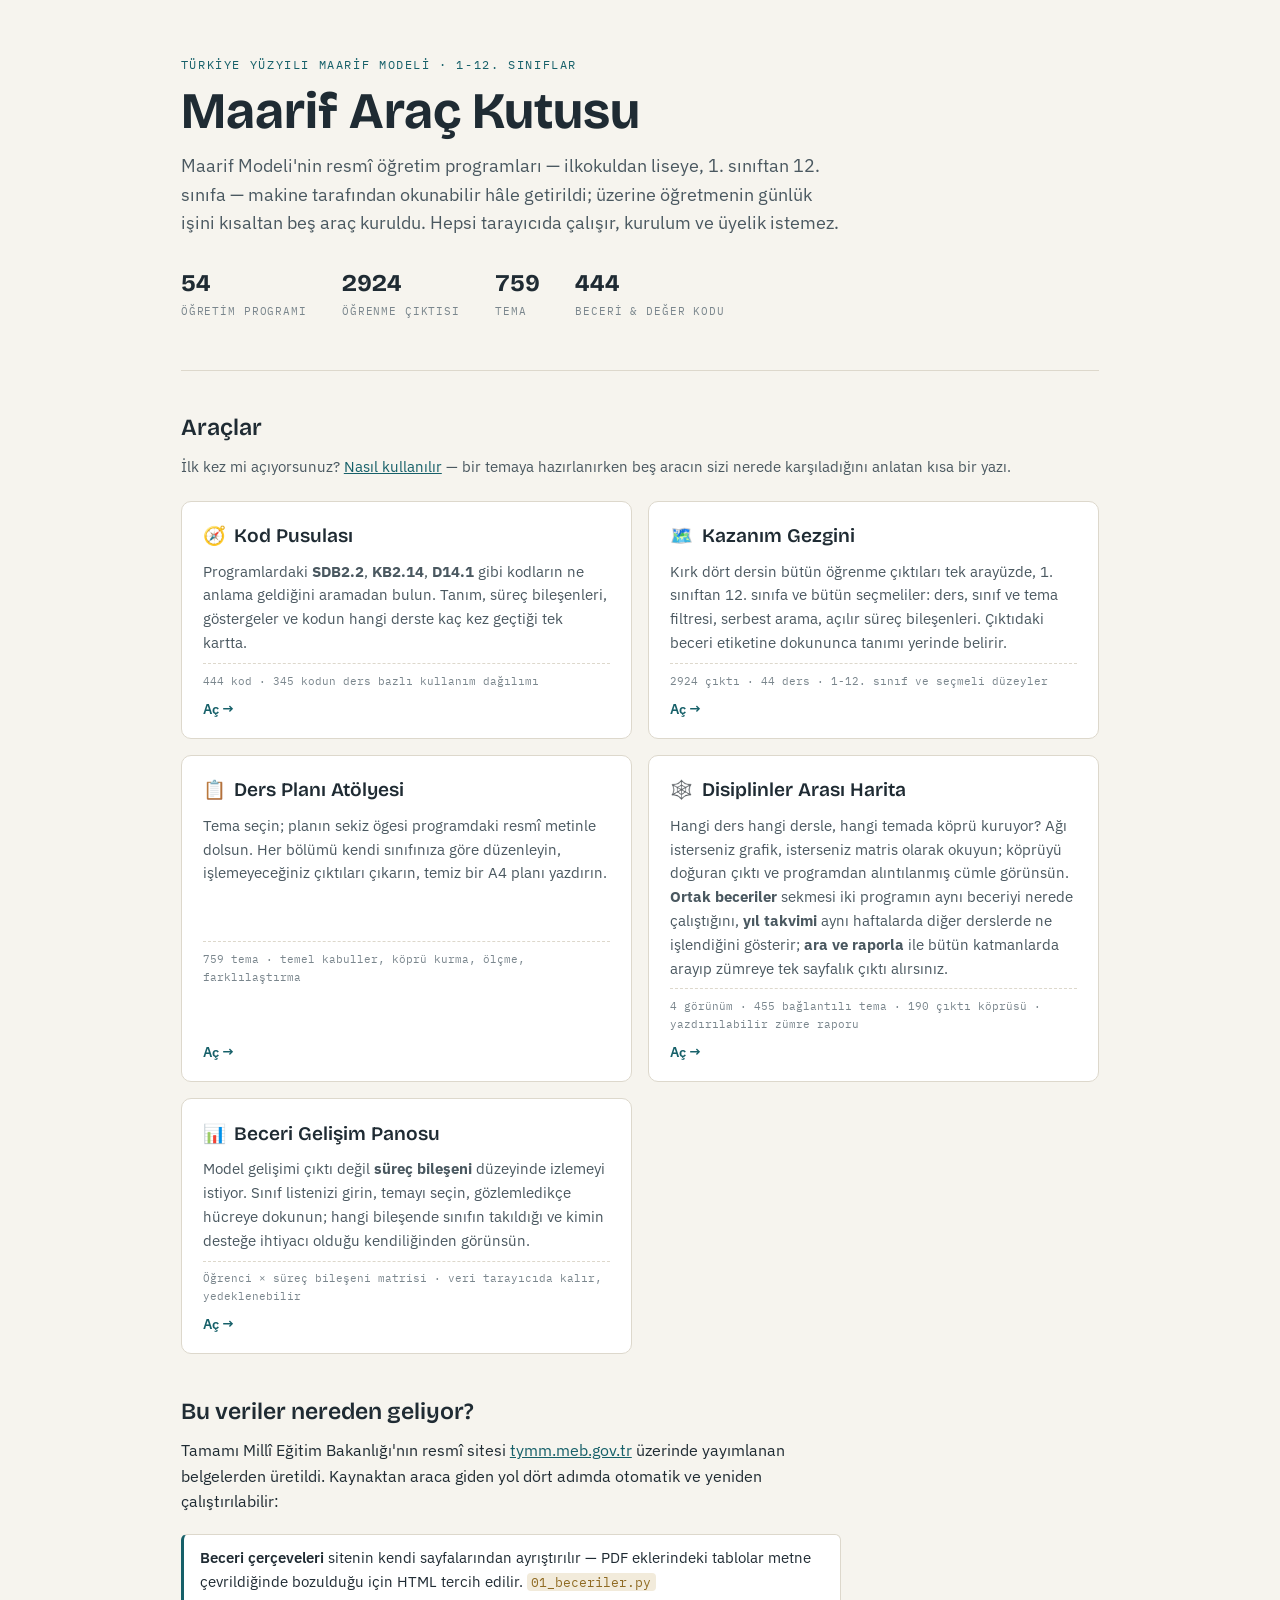
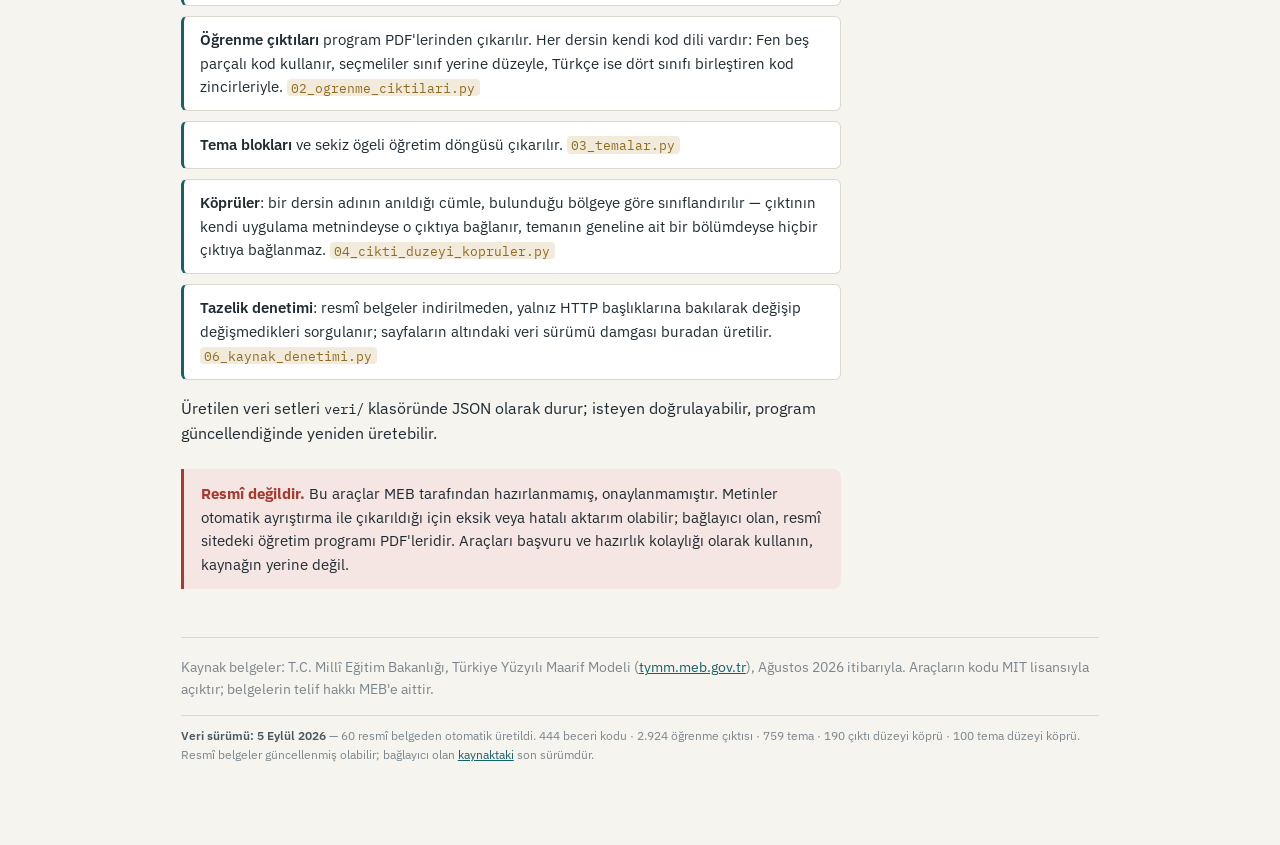
==== commit b9cff0a7: "Add files via upload" ====
--- a/index.html
+++ b/index.html
@@ -4,7 +4,7 @@
 <meta charset="utf-8">
 <meta name="viewport" content="width=device-width, initial-scale=1">
 <title>Maarif Araç Kutusu</title>
-<meta name="description" content="Türkiye Yüzyılı Maarif Modeli temel eğitim (1-8) programları için beş açık kaynak öğretmen aracı: kod sözlüğü, kazanım gezgini, ders planı atölyesi ve disiplinler arası harita.">
+<meta name="description" content="Türkiye Yüzyılı Maarif Modeli 1-12. sınıf öğretim programları için beş açık kaynak öğretmen aracı: kod sözlüğü, kazanım gezgini, ders planı atölyesi ve disiplinler arası harita.">
 <link rel="icon" href="data:image/svg+xml,%3Csvg%20xmlns%3D%27http%3A//www.w3.org/2000/svg%27%20viewBox%3D%270%200%20100%20100%27%3E%3Ctext%20y%3D%27.9em%27%20font-size%3D%2790%27%3E%F0%9F%A7%B0%3C/text%3E%3C/svg%3E">
 <link rel="preconnect" href="https://fonts.googleapis.com">
 <link rel="stylesheet" href="https://fonts.googleapis.com/css2?family=Bricolage+Grotesque:opsz,wght@12..96,400;12..96,600;12..96,700&family=IBM+Plex+Sans:ital,wght@0,400;0,500;0,600;1,400&family=IBM+Plex+Mono:wght@400;500&display=swap">
@@ -109,15 +109,15 @@
 <body>
 <div class="wrap">
   <header>
-    <p class="eyebrow">Türkiye Yüzyılı Maarif Modeli · Temel Eğitim</p>
+    <p class="eyebrow">Türkiye Yüzyılı Maarif Modeli · 1-12. Sınıflar</p>
     <h1>Maarif Araç Kutusu</h1>
     <div class="col">
-      <p class="lede">Maarif Modeli'nin resmî ilkokul ve ortaokul öğretim programları makine tarafından okunabilir hâle getirildi; üzerine öğretmenin günlük işini kısaltan beş araç kuruldu. Hepsi tarayıcıda çalışır, kurulum ve üyelik istemez.</p>
+      <p class="lede">Maarif Modeli'nin resmî öğretim programları — ilkokuldan liseye, 1. sınıftan 12. sınıfa — makine tarafından okunabilir hâle getirildi; üzerine öğretmenin günlük işini kısaltan beş araç kuruldu. Hepsi tarayıcıda çalışır, kurulum ve üyelik istemez.</p>
     </div>
     <ul class="sayilar">
-      <li><b>38</b><span>öğretim programı</span></li>
-      <li><b>2107</b><span>öğrenme çıktısı</span></li>
-      <li><b>539</b><span>tema</span></li>
+      <li><b>54</b><span>öğretim programı</span></li>
+      <li><b>2924</b><span>öğrenme çıktısı</span></li>
+      <li><b>759</b><span>tema</span></li>
       <li><b>444</b><span>beceri &amp; değer kodu</span></li>
     </ul>
   </header>
@@ -132,28 +132,28 @@
       <a class="kart" href="./araclar/kod-pusulasi.html">
         <div class="ust"><span class="ikon">🧭</span><h3>Kod Pusulası</h3></div>
         <p>Programlardaki <b>SDB2.2</b>, <b>KB2.14</b>, <b>D14.1</b> gibi kodların ne anlama geldiğini aramadan bulun. Tanım, süreç bileşenleri, göstergeler ve kodun hangi derste kaç kez geçtiği tek kartta.</p>
-        <p class="veri">444 kod · 312 kodun ders bazlı kullanım dağılımı</p>
+        <p class="veri">444 kod · 345 kodun ders bazlı kullanım dağılımı</p>
         <span class="git">Aç →</span>
       </a>
 
       <a class="kart" href="./araclar/kazanim-gezgini.html">
         <div class="ust"><span class="ikon">🗺️</span><h3>Kazanım Gezgini</h3></div>
-        <p>Otuz altı dersin bütün öğrenme çıktıları tek arayüzde, 1. sınıftan 8. sınıfa ve bütün seçmeliler: ders, sınıf ve tema filtresi, serbest arama, açılır süreç bileşenleri. Çıktıdaki beceri etiketine dokununca tanımı yerinde belirir.</p>
-        <p class="veri">2107 çıktı · 36 ders · 1-8. sınıf ve seçmeli düzeyler</p>
+        <p>Kırk dört dersin bütün öğrenme çıktıları tek arayüzde, 1. sınıftan 12. sınıfa ve bütün seçmeliler: ders, sınıf ve tema filtresi, serbest arama, açılır süreç bileşenleri. Çıktıdaki beceri etiketine dokununca tanımı yerinde belirir.</p>
+        <p class="veri">2924 çıktı · 44 ders · 1-12. sınıf ve seçmeli düzeyler</p>
         <span class="git">Aç →</span>
       </a>
 
       <a class="kart" href="./araclar/ders-plani.html">
         <div class="ust"><span class="ikon">📋</span><h3>Ders Planı Atölyesi</h3></div>
         <p>Tema seçin; planın sekiz ögesi programdaki resmî metinle dolsun. Her bölümü kendi sınıfınıza göre düzenleyin, işlemeyeceğiniz çıktıları çıkarın, temiz bir A4 planı yazdırın.</p>
-        <p class="veri">539 tema · temel kabuller, köprü kurma, ölçme, farklılaştırma</p>
+        <p class="veri">759 tema · temel kabuller, köprü kurma, ölçme, farklılaştırma</p>
         <span class="git">Aç →</span>
       </a>
 
       <a class="kart" href="./araclar/disiplinler-haritasi.html">
         <div class="ust"><span class="ikon">🕸️</span><h3>Disiplinler Arası Harita</h3></div>
         <p>Hangi ders hangi dersle, hangi temada köprü kuruyor? Ağı isterseniz grafik, isterseniz matris olarak okuyun; köprüyü doğuran çıktı ve programdan alıntılanmış cümle görünsün. <b>Ortak beceriler</b> sekmesi iki programın aynı beceriyi nerede çalıştığını, <b>yıl takvimi</b> aynı haftalarda diğer derslerde ne işlendiğini gösterir; <b>ara ve raporla</b> ile bütün katmanlarda arayıp zümreye tek sayfalık çıktı alırsınız.</p>
-        <p class="veri">4 görünüm · 329 bağlantılı tema · 134 çıktı köprüsü · yazdırılabilir zümre raporu</p>
+        <p class="veri">4 görünüm · 455 bağlantılı tema · 190 çıktı köprüsü · yazdırılabilir zümre raporu</p>
         <span class="git">Aç →</span>
       </a>
 
@@ -187,7 +187,7 @@
   <footer>
     Kaynak belgeler: T.C. Millî Eğitim Bakanlığı, Türkiye Yüzyılı Maarif Modeli (<a href="https://tymm.meb.gov.tr">tymm.meb.gov.tr</a>), Ağustos 2026 itibarıyla.
     Araçların kodu MIT lisansıyla açıktır; belgelerin telif hakkı MEB'e aittir.
-    <!--DAMGA--><p class="veri-damgasi"><b>Veri sürümü: 5 Eylül 2026</b> — 41 resmî belgeden otomatik üretildi. 444 beceri kodu · 2.107 öğrenme çıktısı · 539 tema · 134 çıktı düzeyi köprü · 48 tema düzeyi köprü. Resmî belgeler güncellenmiş olabilir; bağlayıcı olan <a href="https://tymm.meb.gov.tr">kaynaktaki</a> son sürümdür.</p><!--/DAMGA-->
+    <!--DAMGA--><p class="veri-damgasi"><b>Veri sürümü: 5 Eylül 2026</b> — 60 resmî belgeden otomatik üretildi. 444 beceri kodu · 2.924 öğrenme çıktısı · 759 tema · 190 çıktı düzeyi köprü · 100 tema düzeyi köprü. Resmî belgeler güncellenmiş olabilir; bağlayıcı olan <a href="https://tymm.meb.gov.tr">kaynaktaki</a> son sürümdür.</p><!--/DAMGA-->
   </footer>
 </div>
 </body>
